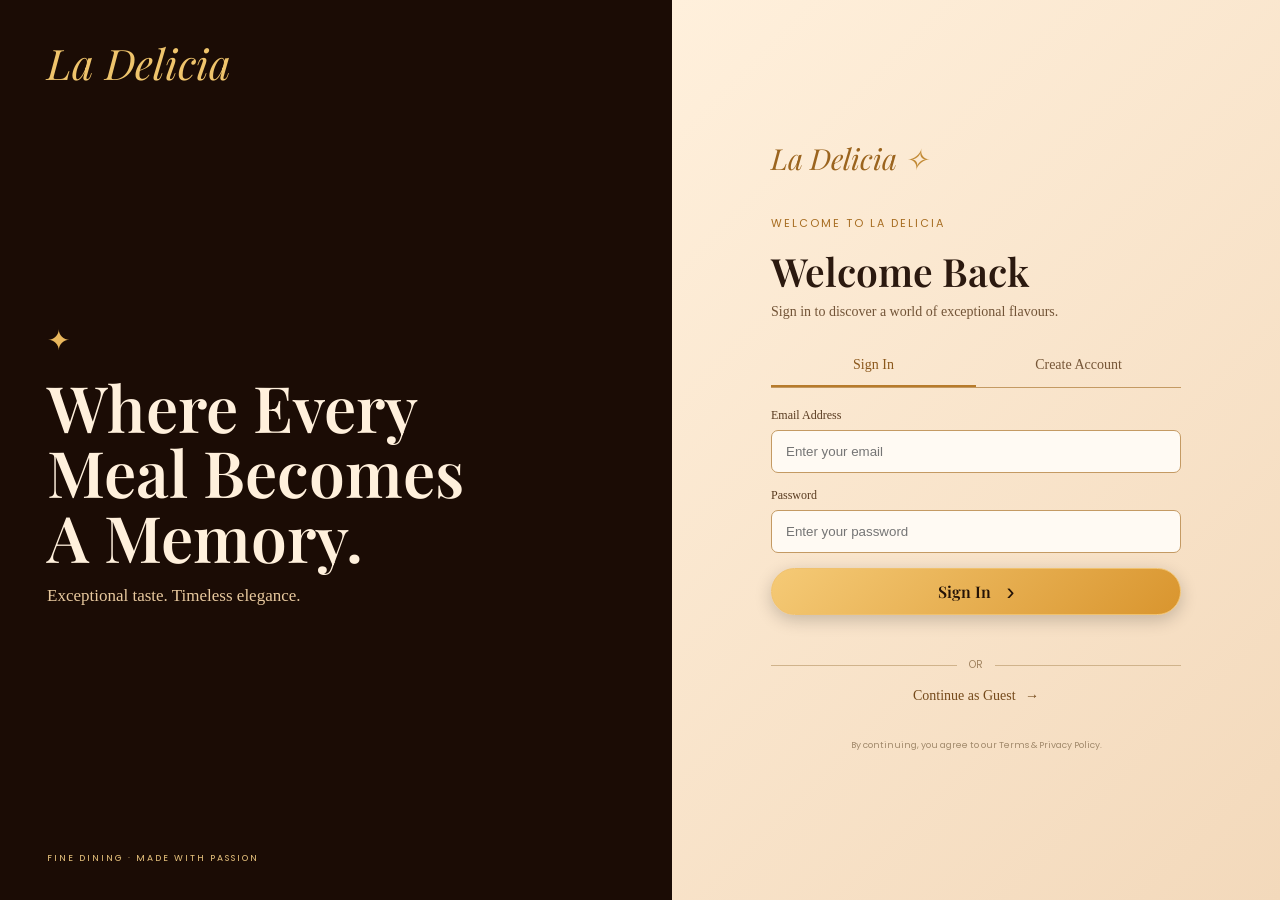
==== index.html @ a015b7a5 "Add files via upload" ====
<!DOCTYPE html>
<html lang="en">

<head>
  <meta charset="UTF-8">
  <meta name="viewport" content="width=device-width, initial-scale=1.0">
  <title>Welcome | La Delicia</title>
  <link rel="preconnect" href="https://fonts.googleapis.com">
  <link rel="preconnect" href="https://fonts.gstatic.com" crossorigin>
  <link
    href="https://fonts.googleapis.com/css2?family=Playfair+Display:wght@400;500;600;700&family=Poppins:wght@300;400;500;600&display=swap"
    rel="stylesheet">
  <link rel="stylesheet" href="style.css">
</head>

<body class="login-page">
  <!-- Login Page Layout -->
  <div class="login-shell">
    <!-- Login Visual Panel -->
    <div class="login-visual">
      <div class="login-logo">La Delicia</div>
      <div class="login-quote"><span>✦</span>
        <h1>Where Every<br>Meal Becomes<br>A Memory.</h1>
        <p>Exceptional taste. Timeless elegance.</p>
      </div>
      <small class="login-bottom">FINE DINING · MADE WITH PASSION</small>
    </div>
    <!-- Login Form Panel -->
    <div class="login-panel">
      <div class="login-panel-inner">
        <div class="login-mini-logo">La Delicia <span>✧</span></div>
        <p class="eyebrow">WELCOME TO LA DELICIA</p>
        <h2 id="authTitle">Welcome Back</h2>
        <p class="login-desc" id="authDesc">Sign in to discover a world of exceptional flavours.</p>
        <div class="auth-tabs"><button class="active" data-auth="login">Sign In</button><button
            data-auth="signup">Create Account</button></div>
        <!-- Sign In and Sign Up Form -->
        <form id="authForm">
          <label class="auth-name hidden-field">Full Name<input name="name" placeholder="Enter your name"></label>
          <label>Email Address<input type="email" name="email" placeholder="Enter your email" required></label>
          <label>Password<input type="password" name="password" placeholder="Enter your password" minlength="4"
              required></label>
          <button class="gold-button full-button" type="submit"><span id="authButtonText">Sign
              In</span><b>›</b></button>
        </form>
        <p class="auth-feedback" id="authFeedback" aria-live="polite"></p>
        <div class="login-divider"><span>OR</span></div>
        <a href="home.html" class="guest-link">Continue as Guest <span>→</span></a>
        <p class="login-terms">By continuing, you agree to our Terms & Privacy Policy.</p>
      </div>
    </div>
  </div>
  <script src="script.js"></script>
</body>

</html>
---- style.css ----
/* GLOBAL RESET AND THEME VARIABLES */
* {
  box-sizing: border-box
}

:root {
  --dark: #211108;
  --brown: #321b0e;
  --gold: #d9a441;
  --cream: #fff0dc;
  --paper: #f8e5cc;
  --ink: #2b190f
}

/* BASE PAGE STYLES */
html {
  scroll-behavior: smooth;
  scroll-padding-top: 85px
}

body {
  margin: 0;
  background: var(--dark);
  color: #fff0dc;
  font-family: Poppins, sans-serif
}

a {
  transition: .25s
}

button {
  font-family: inherit
}

/* HEADER AND NAVIGATION */
.site-header {
  position: sticky;
  top: 0;
  z-index: 30;
  background: rgba(27, 12, 5, .97);
  border-bottom: 1px solid #d9a44155;
  backdrop-filter: blur(12px);
  box-shadow: 0 5px 22px #0003
}

.nav-wrap {
  max-width: 1280px;
  margin: auto;
  padding: 13px 28px;
  display: flex;
  align-items: center;
  justify-content: space-between;
  gap: 25px
}

.brand {
  text-decoration: none;
  color: #efc46c;
  display: flex;
  flex-direction: column;
  line-height: 1
}

.brand-name,
.footer-brand {
  font: italic 32px 'Playfair Display', serif;
  letter-spacing: -1px
}

.brand small {
  font: 11px Georgia, serif;
  color: #fff;
  margin-top: 5px
}

.nav-links {
  display: flex;
  align-items: center;
  gap: 22px
}

.nav-links>a {
  font: 14px Georgia, serif;
  color: #fff;
  text-decoration: none;
  position: relative
}

.nav-links>a:hover,
.nav-links>a.active {
  color: #edbd62
}

.nav-links>a:not(.profile-link):after {
  content: "";
  position: absolute;
  left: 0;
  bottom: -8px;
  height: 2px;
  width: 0;
  background: var(--gold);
  transition: .25s
}

.nav-links>a:hover:after,
.nav-links>a.active:after {
  width: 100%
}

.profile-link {
  border: 1px solid var(--gold);
  border-radius: 8px;
  padding: 9px 13px;
  color: #f2c66d !important
}

.cart-link span {
  display: inline-grid;
  place-items: center;
  background: #d9a441;
  color: #211108;
  width: 18px;
  height: 18px;
  border-radius: 50%;
  font: 11px Poppins, sans-serif;
  margin-left: 3px
}

.mobile-toggle {
  display: none;
  background: none;
  border: 1px solid #d9a441;
  color: #efc46c;
  border-radius: 6px;
  padding: 7px 10px;
  font-size: 20px
}

/* HOME PAGE HERO */
.hero {
  min-height: 590px;
  position: relative;
  display: flex;
  align-items: center;
  background: url('https://images.unsplash.com/photo-1559339352-11d035aa65de?auto=format&fit=crop&w=2200&q=90') center 52%/cover
}

.hero-shade {
  position: absolute;
  inset: 0;
  background: linear-gradient(90deg, #1a0b04f2 0%, #1a0b04c9 35%, #1a0b0430 78%), linear-gradient(0deg, #1b0c0470, transparent 45%)
}

.hero-inner {
  position: relative;
  max-width: 1200px;
  width: 100%;
  margin: auto;
  padding: 75px 30px
}

.eyebrow {
  font-size: 11px;
  letter-spacing: 2px;
  color: #e8b75e;
  margin: 0 0 13px;
  text-transform: uppercase
}

.hero .eyebrow {
  font: italic 17px Georgia, serif;
  letter-spacing: .5px
}

.hero h1,
.page-banner h1 {
  font: 600 clamp(44px, 6vw, 68px)/.99 'Playfair Display', serif;
  margin: 0;
  color: #fff1e3;
  text-shadow: 0 2px 15px #160902
}

.hero-inner>p:not(.eyebrow) {
  max-width: 390px;
  font: 16px/1.5 Georgia, serif;
  color: #f7e9d8;
  margin: 8px 0 22px
}

.gold-rule {
  width: 245px;
  color: #e8b75e;
  display: flex;
  align-items: center;
  gap: 10px;
  margin: 15px 0
}

.gold-rule:before,
.gold-rule:after {
  content: "";
  height: 1px;
  background: #d9a441;
  flex: 1
}

.gold-button {
  display: inline-flex;
  justify-content: center;
  align-items: center;
  gap: 16px;
  border: 1px solid #f0c16d;
  border-radius: 30px;
  padding: 12px 23px;
  background: linear-gradient(135deg, #f5ca76, #d9952e);
  color: #241307;
  text-decoration: none;
  font: 600 16px 'Playfair Display', serif;
  cursor: pointer;
  box-shadow: 0 5px 17px #0003;
  transition: transform .25s, filter .25s, box-shadow .25s
}

.gold-button:hover {
  transform: translateY(-3px);
  filter: brightness(1.08);
  box-shadow: 0 10px 24px #0004
}

.gold-button b {
  font: 24px Arial;
  line-height: 15px
}

.hero-seal {
  position: absolute;
  right: 8%;
  top: 55px;
  width: 105px;
  height: 105px;
  border: 1px solid var(--gold);
  outline: 1px dashed var(--gold);
  outline-offset: 5px;
  border-radius: 50%;
  display: flex;
  align-items: center;
  justify-content: center;
  flex-direction: column;
  color: #f3c66c;
  background: #21110899
}

.hero-seal b {
  font: 14px 'Playfair Display', serif
}

.hero-seal small {
  font-size: 10px;
  letter-spacing: 2px
}

/* HOME PAGE FEATURE STRIP */
.quick-features {
  position: relative;
  z-index: 2;
  max-width: 1160px;
  margin: -35px auto 0;
  padding: 17px 10px;
  background: linear-gradient(120deg, #211108, #482713);
  border: 1px solid var(--gold);
  border-radius: 18px;
  display: grid;
  grid-template-columns: repeat(4, 1fr);
  box-shadow: 0 10px 30px #0005
}

.quick-features div {
  display: flex;
  align-items: center;
  flex-direction: column;
  text-align: center
}

.quick-features div+div {
  border-left: 1px solid #bd914c66
}

.quick-features span {
  font-size: 24px;
  color: #edbd62
}

.quick-features b {
  font: 15px 'Playfair Display', serif
}

.quick-features small {
  font: 11px Georgia, serif;
  color: #d8c0a4
}

/* HOME PAGE CONTENT SECTIONS */
.cream-section {
  background: linear-gradient(130deg, #fff1df, #f4d8b9);
  color: var(--ink)
}

.home-feature {
  display: grid;
  grid-template-columns: 1.1fr .8fr;
  gap: 35px;
  align-items: center;
  padding: 75px max(calc((100% - 1160px)/2), 30px) 60px
}

.feature-image {
  height: 340px;
  border-radius: 22px;
  overflow: hidden;
  border: 1px solid #bd914c;
  box-shadow: 0 12px 25px #4b2a1722
}

.feature-image img {
  width: 100%;
  height: 100%;
  object-fit: cover;
  transition: transform .7s
}

.feature-image:hover img {
  transform: scale(1.05)
}

.feature-copy h2,
.about-story h2,
.contact-info h2 {
  font: 600 clamp(37px, 4.4vw, 54px)/1.02 'Playfair Display', serif;
  margin: 0
}

.eyebrow.dark {
  color: #a56b20
}

.feature-copy>p:not(.eyebrow) {
  font: 15px/1.55 Georgia, serif;
  max-width: 390px;
  color: #533a25
}

/* SECTION TITLES AND DECORATIVE DETAILS */
.section-title {
  display: flex;
  align-items: center;
  justify-content: center;
  gap: 22px
}

.section-title span {
  height: 1px;
  max-width: 240px;
  flex: 1;
  background: #b98b4c
}

.section-title h2 {
  font: 600 clamp(28px, 3.5vw, 42px) 'Playfair Display', serif;
  margin: 0;
  white-space: nowrap
}

.ornament {
  text-align: center;
  color: #b98b4c;
  margin: 5px 0 25px
}

.home-menu {
  padding: 10px 30px 65px;
  text-align: center
}

/* POPULAR DISH CARDS */
.dish-grid {
  max-width: 1160px;
  margin: 0 auto 27px;
  display: grid;
  grid-template-columns: repeat(4, 1fr);
  gap: 18px;
  text-align: left
}

.dish-card {
  background: #321b0e;
  color: #fff0dc;
  border: 1px solid #c18d42;
  border-radius: 15px;
  overflow: hidden;
  box-shadow: 0 7px 18px #4527152a;
  transition: .3s
}

.dish-card:hover {
  transform: translateY(-7px);
  box-shadow: 0 14px 25px #45271545
}

.dish-card img {
  width: 100%;
  height: 160px;
  object-fit: cover;
  display: block
}

.dish-card div {
  padding: 12px
}

.dish-card h3 {
  font: 17px 'Playfair Display', serif;
  margin: 0 0 5px
}

.dish-card p {
  font: 12px/1.4 Georgia, serif;
  min-height: 33px;
  margin: 0 0 8px;
  color: #f2dfc8
}

.dish-card b {
  color: #edbd62;
  font: 17px 'Playfair Display', serif
}

.text-link {
  display: inline-block;
  color: #784b18;
  font: 600 14px Georgia, serif;
  text-decoration: none;
  border-bottom: 1px solid #b98b4c;
  padding-bottom: 5px
}

.text-link:hover {
  color: #b47721
}

/* HOME PAGE RESERVATION BANNER */
.home-reserve {
  text-align: center;
  padding: 65px 20px;
  background: linear-gradient(#211108dc, #211108ed), url('https://images.unsplash.com/photo-1414235077428-338989a2e8c0?auto=format&fit=crop&w=1500&q=85') center/cover
}

.home-reserve h2 {
  font: 42px 'Playfair Display', serif;
  margin: 0 0 10px
}

.home-reserve>p:not(.eyebrow) {
  font: 15px Georgia, serif;
  color: #e9d5bd;
  margin: 0 auto 22px
}

/* SHARED FOOTER AND FLOATING CONTACT BUTTON */
.footer {
  text-align: center;
  background: #160a04;
  padding: 30px 20px 22px;
  color: #cdb99f
}

.footer-brand {
  color: #e8b95e;
  text-decoration: none
}

.footer p {
  font: 13px Georgia, serif;
  color: #e6c79b;
  margin: 4px 0 16px
}

.footer-links {
  display: flex;
  justify-content: center;
  gap: 22px;
  flex-wrap: wrap;
  margin: 15px 0
}

.footer-links a {
  font: 12px Georgia, serif;
  color: #e8d4b7;
  text-decoration: none
}

.footer-links a:hover {
  color: #e8b95e
}

.footer small {
  font-size: 10px;
  color: #927b62
}

.floating-whatsapp {
  position: fixed;
  right: 20px;
  bottom: 20px;
  z-index: 20;
  width: 47px;
  height: 47px;
  border: 1px solid #f2c66d;
  border-radius: 50%;
  display: grid;
  place-items: center;
  background: linear-gradient(135deg, #f5ca76, #d9952e);
  color: #241307;
  text-decoration: none;
  font-size: 24px;
  box-shadow: 0 7px 20px #0005
}

/* INNER PAGE BANNERS */
.page-banner {
  min-height: 270px;
  display: flex;
  align-items: center;
  justify-content: center;
  text-align: center;
  padding: 45px 20px;
  background-position: center;
  background-size: cover;
  position: relative
}

.page-banner:before {
  content: "";
  position: absolute;
  inset: 0;
  background: #1a0b04b8
}

.page-banner>div {
  position: relative
}

.page-banner h1 {
  font-size: clamp(42px, 6vw, 62px)
}

.page-banner p:not(.eyebrow) {
  font: 15px Georgia, serif;
  color: #f2dfc8
}

.menu-banner {
  background-image: url('https://images.unsplash.com/photo-1498833875557-2f6e8f0c5c0a?auto=format&fit=crop&w=1800&q=85')
}

.reserve-banner {
  background-image: url('https://images.unsplash.com/photo-1517248135467-4c7edcad34c4?auto=format&fit=crop&w=1800&q=85')
}

.about-banner {
  background-image: url('https://images.unsplash.com/photo-1414235077428-338989a2e8c0?auto=format&fit=crop&w=1800&q=85')
}

.gallery-banner {
  background-image: url('https://images.unsplash.com/photo-1559339352-11d035aa65de?auto=format&fit=crop&w=1800&q=85')
}

.contact-banner {
  background-image: url('https://images.unsplash.com/photo-1517248135467-4c7edcad34c4?auto=format&fit=crop&w=1800&q=85')
}

.cart-banner {
  background-image: url('https://images.unsplash.com/photo-1498833875557-2f6e8f0c5c0a?auto=format&fit=crop&w=1800&q=85')
}

.profile-banner {
  background-image: url('https://images.unsplash.com/photo-1414235077428-338989a2e8c0?auto=format&fit=crop&w=1800&q=85')
}

/* MENU PAGE AND PRODUCT CARDS */
.menu-page-section {
  padding: 45px max(calc((100% - 1200px)/2), 25px) 65px
}

.menu-toolbar {
  display: flex;
  align-items: center;
  justify-content: space-between;
  gap: 18px;
  margin: 0 0 25px
}

.menu-filters {
  display: flex;
  gap: 8px;
  flex-wrap: wrap
}

.filter-btn {
  background: #321b0e;
  color: #f8e6d0;
  border: 1px solid #a97938;
  border-radius: 25px;
  padding: 8px 15px;
  font: 13px Georgia, serif;
  cursor: pointer;
  transition: .2s
}

.filter-btn:hover,
.filter-btn.active {
  background: linear-gradient(135deg, #f1c36e, #c8892f);
  color: #241207;
  transform: translateY(-2px)
}

.menu-search {
  max-width: 220px;
  width: 100%;
  padding: 10px 13px;
  border: 1px solid #b98b4c;
  border-radius: 25px;
  background: #fff8ed;
  color: #2b190f;
  outline: none
}

.products-grid {
  display: grid;
  grid-template-columns: repeat(4, 1fr);
  gap: 20px
}

.menu-product {
  background: #321b0e;
  color: #fff0dc;
  border: 1px solid #bd914c;
  border-radius: 16px;
  overflow: hidden;
  box-shadow: 0 6px 17px #45271524;
  transition: .3s
}

.menu-product:hover {
  transform: translateY(-6px);
  box-shadow: 0 13px 25px #45271540
}

.menu-product.hidden {
  display: none
}

.product-photo {
  aspect-ratio: 4/3;
  width: 100%;
  height: auto;
  position: relative;
  overflow: hidden;
  display: flex;
  align-items: center;
  justify-content: center;
  background: #321b0e
}

.product-photo img {
  display: block;
  width: 100%;
  height: 100%;
  object-fit: cover;
  object-position: center;
  padding: 0;
  box-sizing: border-box;
  transition: transform .6s
}

.menu-product:hover img {
  transform: scale(1.08)
}

.heart-btn {
  position: absolute;
  right: 10px;
  top: 10px;
  width: 31px;
  height: 31px;
  border: 1px solid #e8bd68;
  border-radius: 50%;
  background: #241208bb;
  color: #ffdda0;
  font-size: 20px;
  cursor: pointer
}

.heart-btn.liked {
  background: #e2a744;
  color: #241307
}

.product-info {
  padding: 13px
}

.product-info h3 {
  font: 17px 'Playfair Display', serif;
  margin: 0 0 6px
}

.product-info p {
  font: 12px/1.4 Georgia, serif;
  color: #ead8c1;
  min-height: 34px;
  margin: 0
}

.product-bottom {
  display: flex;
  align-items: center;
  justify-content: space-between;
  margin-top: 13px
}

.product-bottom>b {
  font: 18px 'Playfair Display', serif;
  color: #efc16c
}

.add-cart {
  border: 1px solid #dba74f;
  border-radius: 20px;
  background: transparent;
  color: #f3c66d;
  padding: 7px 12px;
  font-size: 11px;
  cursor: pointer;
  transition: .2s
}

.add-cart:hover {
  background: #dba74f;
  color: #241307
}

.menu-note {
  text-align: center;
  font: 12px Georgia, serif;
  color: #765637;
  margin-top: 25px
}

.reservation-page,
.contact-page,
/* PROFILE AND RESERVATION PAGE LAYOUTS */
.profile-page {
  padding: 55px max(calc((100% - 1120px)/2), 25px);
  display: grid;
  grid-template-columns: 1fr 1fr;
  gap: 35px;
  align-items: center
}

.reservation-photo-card {
  height: 590px;
  position: relative;
  border-radius: 18px;
  overflow: hidden;
  box-shadow: 0 12px 25px #45271535
}

.reservation-photo-card img {
  width: 100%;
  height: 100%;
  object-fit: cover
}

.reservation-photo-card:after {
  content: "";
  position: absolute;
  inset: 40% 0 0;
  background: linear-gradient(transparent, #211108c9)
}

.reservation-photo-card>div {
  position: absolute;
  z-index: 1;
  left: 30px;
  bottom: 30px;
  color: #fff0dc
}

.reservation-photo-card span {
  color: #e9b75d;
  font-size: 23px
}

.reservation-photo-card h2 {
  font: 40px/1.05 'Playfair Display', serif;
  margin: 7px 0
}

.reservation-form-card,
.contact-form-card {
  background: #321b0e;
  color: #fff0dc;
  border: 1px solid #c39248;
  border-radius: 18px;
  padding: 30px;
  box-shadow: 0 12px 25px #45271530
}

.reservation-form-card h2,
.contact-form-card h2 {
  font: 34px 'Playfair Display', serif;
  margin: 0 0 8px
}

.reservation-form-card>p:not(.eyebrow) {
  font: 13px Georgia, serif;
  color: #e5d0b6;
  margin: 0 0 20px
}

.styled-form {
  display: grid;
  gap: 14px
}

.styled-form label {
  display: grid;
  gap: 6px;
  font: 12px Georgia, serif;
  color: #f1d7ad
}

.styled-form input,
.styled-form select,
.styled-form textarea {
  width: 100%;
  padding: 11px 12px;
  border: 1px solid #ad8043;
  border-radius: 7px;
  background: #fff0dc;
  color: #2b190f;
  font: 12px Poppins, sans-serif;
  outline: none
}

.styled-form input:focus,
.styled-form select:focus,
.styled-form textarea:focus {
  box-shadow: 0 0 0 3px #d9a44135
}

.styled-form textarea {
  resize: vertical
}

.two-fields {
  display: grid;
  grid-template-columns: 1fr 1fr;
  gap: 12px
}

.full-button {
  width: 100%
}

.form-feedback {
  color: #f2c66d;
  font-size: 11px;
  min-height: 14px
}

/* ABOUT PAGE */
.about-page {
  padding: 65px max(calc((100% - 1120px)/2), 25px)
}

.about-story {
  display: grid;
  grid-template-columns: 1fr 1fr;
  gap: 45px;
  align-items: center
}

.about-story>div>p:not(.eyebrow) {
  font: 15px/1.65 Georgia, serif;
  color: #543a25
}

.about-story>img {
  width: 100%;
  height: 410px;
  object-fit: cover;
  border-radius: 20px;
  box-shadow: 0 12px 25px #45271535
}

.values-grid {
  display: grid;
  grid-template-columns: repeat(3, 1fr);
  gap: 18px;
  margin-top: 55px
}

.values-grid>div {
  padding: 22px;
  background: #321b0e;
  color: #fff0dc;
  border: 1px solid #bd914c;
  border-radius: 14px
}

.values-grid span {
  color: #e8b75e;
  font: 25px 'Playfair Display', serif
}

.values-grid h3 {
  font: 19px 'Playfair Display', serif;
  margin: 9px 0
}

.values-grid p {
  font: 13px Georgia, serif;
  color: #e7d3ba;
  margin: 0
}

/* GALLERY PAGE */
.gallery-page {
  padding: 50px max(calc((100% - 1200px)/2), 25px) 70px
}

.gallery-grid {
  display: grid;
  grid-template-columns: repeat(3, 1fr);
  gap: 18px
}

.gallery-grid figure {
  margin: 0;
  position: relative;
  height: 260px;
  border-radius: 15px;
  overflow: hidden;
  border: 1px solid #bd914c;
  box-shadow: 0 8px 20px #4527152c
}

.gallery-grid img {
  width: 100%;
  height: 100%;
  object-fit: cover;
  transition: transform .6s
}

.gallery-grid figure:hover img {
  transform: scale(1.08)
}

.gallery-grid figcaption {
  position: absolute;
  bottom: 0;
  left: 0;
  right: 0;
  padding: 30px 15px 13px;
  background: linear-gradient(transparent, #211108d9);
  color: #fff0dc;
  font: 18px 'Playfair Display', serif
}

/* CONTACT PAGE */
.contact-page {
  align-items: start;
  padding-top: 65px;
  padding-bottom: 65px
}

.contact-info h2 {
  font-size: 46px
}

.contact-info>p:not(.eyebrow) {
  font: 14px/1.5 Georgia, serif;
  color: #65482e;
  max-width: 360px;
  margin-bottom: 25px
}

.contact-info>a:not(.whatsapp-button) {
  display: flex;
  align-items: center;
  gap: 14px;
  text-decoration: none;
  color: #321b0e;
  margin: 19px 0
}

.contact-info>a>span {
  width: 42px;
  height: 42px;
  display: grid;
  place-items: center;
  border-radius: 50%;
  border: 1px solid #b98b4c;
  color: #a56b20;
  font-size: 20px
}

.contact-info a div {
  display: grid;
  gap: 3px
}

.contact-info a small {
  font-size: 9px;
  letter-spacing: 1.5px;
  color: #936126
}

.contact-info a b {
  font: 15px Georgia, serif
}

.whatsapp-button {
  display: inline-block;
  margin-top: 15px;
  padding: 11px 20px;
  border: 1px solid #a56b20;
  border-radius: 25px;
  text-decoration: none;
  color: #684214;
  font: 14px Georgia, serif
}

.whatsapp-button:hover {
  background: #321b0e;
  color: #f6d99d
}

/* SHOPPING CART PAGE */
.contact-form-card {
  padding: 27px
}

.contact-form-card h2 {
  margin-bottom: 20px
}

.cart-page {
  padding: 55px max(calc((100% - 1120px)/2), 25px)
}

.cart-container {
  display: grid;
  grid-template-columns: 1.5fr .8fr;
  gap: 25px
}

.cart-items {
  display: grid;
  gap: 12px
}

.cart-row {
  display: grid;
  grid-template-columns: 90px 1fr auto;
  align-items: center;
  gap: 15px;
  padding: 12px;
  background: #321b0e;
  color: #fff0dc;
  border: 1px solid #bd914c;
  border-radius: 12px
}

.cart-row img {
  width: 90px;
  height: 75px;
  object-fit: cover;
  border-radius: 8px
}

.cart-row h3 {
  font: 17px 'Playfair Display', serif;
  margin: 0 0 5px
}

.cart-row p {
  font: 12px Georgia, serif;
  color: #e7d3ba;
  margin: 0
}

.cart-row strong {
  color: #efc16c
}

.quantity-controls {
  display: flex;
  align-items: center;
  gap: 8px;
  margin-top: 7px
}

.quantity-controls button,
.remove-item {
  border: 1px solid #bd914c;
  background: transparent;
  color: #f0c36b;
  border-radius: 5px;
  cursor: pointer;
  padding: 3px 8px
}

.remove-item {
  font-size: 11px;
  margin-top: 7px
}

.cart-summary {
  align-self: start;
  padding: 25px;
  background: #321b0e;
  color: #fff0dc;
  border: 1px solid #bd914c;
  border-radius: 14px
}

.cart-summary h2 {
  font: 29px 'Playfair Display', serif;
  margin: 0 0 20px
}

.summary-line,
.summary-total {
  display: flex;
  justify-content: space-between;
  gap: 10px;
  padding: 12px 0;
  border-bottom: 1px solid #b98b4c55;
  font: 13px Georgia, serif
}

.summary-line b {
  font-size: 12px
}

.summary-total {
  font-size: 17px;
  color: #f2c66d;
  border: 0
}

.cart-summary small {
  display: block;
  color: #d7c0a4;
  font-size: 10px;
  line-height: 1.5;
  margin-top: 12px
}

.empty-cart {
  text-align: center;
  padding: 45px 20px;
  background: #321b0e;
  color: #fff0dc;
  border: 1px solid #bd914c;
  border-radius: 14px
}

.empty-cart h2 {
  font: 26px 'Playfair Display', serif
}

.empty-cart a {
  color: #f2c66d
}

/* PROFILE PAGE DETAILS */
.profile-page {
  grid-template-columns: .8fr 1.2fr
}

.profile-card,
.profile-benefits {
  padding: 35px;
  background: #321b0e;
  color: #fff0dc;
  border: 1px solid #bd914c;
  border-radius: 17px;
  text-align: center
}

.profile-avatar {
  width: 65px;
  height: 65px;
  display: grid;
  place-items: center;
  margin: 0 auto 14px;
  border: 1px solid #e8b75e;
  border-radius: 50%;
  font-size: 30px;
  color: #e8b75e
}

.profile-card h2,
.profile-benefits h2 {
  font: 29px 'Playfair Display', serif;
  margin: 0 0 10px
}

.profile-card p:not(.eyebrow),
.profile-benefits p {
  font: 13px/1.5 Georgia, serif;
  color: #e5d0b6
}

.profile-card .gold-button {
  margin-top: 15px
}

.profile-benefits {
  text-align: left;
  padding: 45px
}

/* LOGIN PAGE */
.login-page {
  min-height: 100vh;
  background: #1b0c05
}

.login-shell {
  min-height: 100vh;
  display: grid;
  grid-template-columns: 1.05fr .95fr
}

.login-visual {
  position: relative;
  min-height: 100vh;
  padding: 35px 7%;
  display: flex;
  flex-direction: column;
  background: linear-gradient(90deg, #1b0c05e8, #1b0c0550), url('https://images.unsplash.com/photo-1559339352-11d035aa65de?auto=format&fit=crop&w=1500&q=90') center/cover
}

.login-logo {
  font: italic 42px 'Playfair Display', serif;
  color: #efc46c
}

.login-location {
  font: 12px Georgia, serif;
  color: #fff;
  margin: 0
}

.login-quote {
  margin: auto 0;
  max-width: 500px
}

.login-quote>span {
  color: #e9b75d;
  font-size: 28px
}

.login-quote h1 {
  font: 600 clamp(43px, 5vw, 67px)/1.02 'Playfair Display', serif;
  color: #fff0dc;
  margin: 12px 0
}

.login-quote p {
  font: 17px Georgia, serif;
  color: #e8c99e
}

.login-bottom {
  font-size: 9px;
  letter-spacing: 2px;
  color: #e9c47e
}

.login-panel {
  display: grid;
  place-items: center;
  background: linear-gradient(135deg, #fff0dc, #f3d9bb);
  color: #2b190f;
  padding: 35px
}

.login-panel-inner {
  width: min(100%, 410px)
}

.login-mini-logo {
  font: italic 29px 'Playfair Display', serif;
  color: #9b641e;
  margin-bottom: 38px
}

.login-mini-logo span {
  color: #c28a35
}

.login-panel .eyebrow {
  color: #a66c20
}

.login-panel h2 {
  font: 600 39px 'Playfair Display', serif;
  margin: 0
}

.login-desc {
  font: 14px Georgia, serif;
  color: #725437;
  margin: 7px 0 25px
}

.auth-tabs {
  display: grid;
  grid-template-columns: 1fr 1fr;
  border-bottom: 1px solid #c49a63;
  margin-bottom: 20px
}

.auth-tabs button {
  border: 0;
  background: none;
  padding: 12px;
  color: #765637;
  font: 14px Georgia, serif;
  cursor: pointer;
  border-bottom: 2px solid transparent
}

.auth-tabs button.active {
  color: #8b581c;
  border-color: #b77b2b
}

.login-panel form {
  display: grid;
  gap: 15px
}

.login-panel label {
  display: grid;
  gap: 7px;
  font: 12px Georgia, serif;
  color: #593b20
}

.login-panel input {
  padding: 13px 14px;
  border: 1px solid #c49a63;
  border-radius: 7px;
  background: #fffaf3;
  color: #2b190f;
  outline: none
}

.login-panel input:focus {
  box-shadow: 0 0 0 3px #d9a44135
}

.hidden-field {
  display: none !important
}

.full-button {
  width: 100%
}

.auth-feedback {
  font-size: 11px;
  min-height: 16px;
  color: #8c571c
}

.login-divider {
  display: flex;
  align-items: center;
  gap: 12px;
  color: #a18461;
  font-size: 10px;
  margin: 15px 0
}

.login-divider:before,
.login-divider:after {
  content: "";
  height: 1px;
  background: #d0b38b;
  flex: 1
}

.guest-link {
  display: block;
  text-align: center;
  color: #754a1b;
  font: 14px Georgia, serif;
  text-decoration: none
}

.guest-link span {
  margin-left: 6px
}

.login-terms {
  text-align: center;
  font-size: 9px;
  color: #a28a6c;
  margin-top: 35px
}

/* RESPONSIVE HEADER AND NAVIGATION */
@media(max-width:950px) {
  .nav-links {
    gap: 12px
  }

  .nav-links>a {
    font-size: 12px
  }

  .products-grid {
    grid-template-columns: repeat(3, 1fr)
  }

  .dish-grid {
    grid-template-columns: repeat(2, 1fr)
  }
}

@media(max-width:700px) {
  .nav-wrap {
    padding: 12px 17px
  }

  .brand-name {
    font-size: 27px
  }

  .mobile-toggle {
    display: block
  }

  .nav-links {
    display: none;
    position: absolute;
    top: 100%;
    left: 0;
    right: 0;
    background: #211108;
    flex-direction: column;
    align-items: stretch;
    padding: 12px 22px 20px;
    border-top: 1px solid #d9a44155
  }

  .nav-links.open {
    display: flex
  }

  .nav-links>a {
    padding: 11px 3px;
    font-size: 15px
  }

  .nav-links>a:after {
    display: none
  }

  .profile-link {
    text-align: center;
    margin-top: 7px
  }

  /* RESPONSIVE HOME PAGE */
  .hero {
    min-height: 590px;
    background-position: 60% center
  }

  .hero-inner {
    padding: 65px 22px
  }

  .hero h1 {
    font-size: 48px
  }

  .hero-seal {
    width: 77px;
    height: 77px;
    right: 22px;
    top: 22px
  }

  .hero-seal b {
    font-size: 10px
  }

  .quick-features {
    margin: -28px 12px 0;
    padding: 12px 4px;
    grid-template-columns: repeat(4, 1fr)
  }

  .quick-features span {
    font-size: 18px
  }

  .quick-features b {
    font-size: 10px
  }

  .quick-features small {
    font-size: 8px
  }

  .home-feature {
    grid-template-columns: 1fr;
    padding: 55px 20px 40px;
    gap: 22px
  }

  .feature-image {
    height: 240px
  }

  .feature-copy h2 {
    font-size: 41px
  }

  .home-menu {
    padding: 10px 18px 45px
  }

  .dish-grid {
    gap: 12px
  }

  .dish-card img {
    height: 125px
  }

  .dish-card h3 {
    font-size: 14px
  }

  .dish-card p {
    font-size: 11px
  }

  .home-reserve h2 {
    font-size: 32px
  }

  /* RESPONSIVE INNER PAGES AND MENU */
  .page-banner {
    min-height: 220px
  }

  .menu-page-section,
  .gallery-page,
  .about-page {
    padding: 38px 17px 45px
  }

  .menu-toolbar {
    align-items: stretch;
    flex-direction: column
  }

  .menu-search {
    max-width: none
  }

  .menu-filters {
    gap: 6px
  }

  .filter-btn {
    padding: 7px 11px;
    font-size: 11px
  }

  .products-grid {
    grid-template-columns: repeat(2, 1fr);
    gap: 12px
  }

  .product-photo {
    height: auto;
    aspect-ratio: 4/3
  }

  .product-info {
    padding: 9px
  }

  .product-info h3 {
    font-size: 14px
  }

  .product-info p {
    font-size: 10px;
    min-height: 42px
  }

  .product-bottom>b {
    font-size: 15px
  }

  .add-cart {
    font-size: 10px;
    padding: 6px 8px
  }

  .reservation-page,
  .contact-page,
  /* RESPONSIVE FORMS, ABOUT, GALLERY, AND CART */
  .profile-page {
    grid-template-columns: 1fr;
    padding: 35px 16px;
    gap: 20px
  }

  .reservation-photo-card {
    height: 240px
  }

  .reservation-photo-card h2 {
    font-size: 29px
  }

  .reservation-form-card,
  .contact-form-card {
    padding: 22px 17px
  }

  .reservation-form-card h2,
  .contact-form-card h2 {
    font-size: 29px
  }

  .two-fields {
    gap: 8px
  }

  .about-page {
    padding: 45px 18px
  }

  .about-story {
    grid-template-columns: 1fr;
    gap: 24px
  }

  .about-story>img {
    height: 260px
  }

  .about-story h2 {
    font-size: 39px
  }

  .values-grid {
    grid-template-columns: 1fr;
    margin-top: 30px;
    gap: 11px
  }

  .values-grid>div {
    padding: 17px
  }

  .gallery-grid {
    grid-template-columns: repeat(2, 1fr);
    gap: 11px
  }

  .gallery-grid figure {
    height: 180px
  }

  .gallery-grid figcaption {
    font-size: 14px;
    padding: 25px 10px 10px
  }

  .contact-info h2 {
    font-size: 39px
  }

  .cart-page {
    padding: 30px 14px
  }

  .cart-container {
    grid-template-columns: 1fr
  }

  .cart-row {
    grid-template-columns: 65px 1fr auto;
    gap: 9px;
    padding: 9px
  }

  .cart-row img {
    width: 65px;
    height: 65px
  }

  .cart-row h3 {
    font-size: 14px
  }

  .cart-row p {
    font-size: 10px
  }

  .cart-summary {
    padding: 20px
  }

  .profile-benefits {
    text-align: center;
    padding: 28px 20px
  }

  /* RESPONSIVE LOGIN PAGE AND FOOTER */
  .login-shell {
    grid-template-columns: 1fr
  }

  .login-visual {
    min-height: 270px;
    padding: 22px 25px
  }

  .login-logo {
    font-size: 32px
  }

  .login-quote {
    margin: 35px 0 20px
  }

  .login-quote h1 {
    font-size: 37px
  }

  .login-quote p {
    font-size: 13px
  }

  .login-bottom {
    font-size: 8px
  }

  .login-panel {
    padding: 35px 24px
  }

  .login-mini-logo {
    margin-bottom: 25px
  }

  .login-panel h2 {
    font-size: 34px
  }

  .login-terms {
    margin-top: 25px
  }

  .footer-links {
    gap: 12px
  }

  .footer-links a {
    font-size: 11px
  }
}

/* SMALL-SCREEN ADJUSTMENTS */
@media(max-width:390px) {
  .products-grid {
    gap: 8px
  }

  .product-photo {
    height: 100px
  }

  .product-info h3 {
    font-size: 12px
  }

  .product-info p {
    font-size: 9px
  }

  .add-cart {
    font-size: 9px
  }

  .two-fields {
    grid-template-columns: 1fr
  }

  .quick-features b {
    font-size: 9px
  }
}

/* ACCESSIBILITY: REDUCED MOTION */
@media(prefers-reduced-motion:reduce) {

  *,
  *::before,
  *::after {
    scroll-behavior: auto !important;
    transition: none !important
  }
}


/* Spacing refinement */
/* FINAL SECTION SPACING AND TYPOGRAPHY ADJUSTMENTS */
.section-title {
  gap: clamp(12px, 2vw, 24px);
  padding: 0 8px
}

.section-title h2 {
  line-height: 1.15;
  text-align: center
}

.ornament {
  margin: 10px 0 30px;
  line-height: 1
}

.home-feature {
  gap: clamp(24px, 4vw, 48px);
  padding-top: 68px;
  padding-bottom: 54px
}

.feature-copy {
  padding: 8px 0
}

.feature-copy h2 {
  margin-bottom: 15px
}

.feature-copy>p:not(.eyebrow) {
  margin: 14px 0 20px;
  line-height: 1.7
}

.home-menu {
  padding: 34px 30px 72px
}

.dish-grid {
  gap: 22px;
  margin-bottom: 32px
}

.dish-card div {
  padding: 15px 14px 16px
}

.dish-card h3 {
  line-height: 1.25;
  margin-bottom: 8px
}

.dish-card p {
  line-height: 1.55;
  min-height: 38px;
  margin-bottom: 12px
}

/* MENU AND GALLERY RESPONSIVE REFINEMENTS */
.menu-page-section {
  padding-top: 54px;
  padding-bottom: 76px
}

.menu-toolbar {
  margin: 26px 0 30px;
  gap: 22px
}

.menu-filters {
  gap: 10px
}

.products-grid {
  gap: 24px
}

.product-photo {
  height: 180px
}

.product-info {
  padding: 16px;
  display: flex;
  flex-direction: column;
  justify-content: space-between;
  min-height: 142px
}

.product-info h3 {
  line-height: 1.25;
  margin-bottom: 8px
}

.product-info p {
  line-height: 1.55;
  min-height: 38px
}

.product-bottom {
  margin-top: 17px;
  gap: 10px
}

.menu-note {
  margin-top: 34px;
  line-height: 1.6
}

.gallery-page {
  padding-top: 58px;
  padding-bottom: 78px
}

.gallery-grid {
  gap: 22px
}

.gallery-grid figure {
  height: 275px
}

.page-banner {
  padding-top: 55px;
  padding-bottom: 55px
}

.page-banner h1 {
  line-height: 1.1;
  margin: 5px 0 12px
}

.page-banner p:not(.eyebrow) {
  line-height: 1.6;
  margin: 0
}

.footer {
  padding-top: 38px;
  padding-bottom: 27px
}

.footer-links {
  gap: 25px;
  margin: 20px 0
}

.reservation-page,
.contact-page,
.profile-page {
  gap: 42px;
  padding-top: 62px;
  padding-bottom: 68px
}

.styled-form {
  gap: 17px
}

.styled-form label {
  gap: 8px
}

/* TABLET AND MOBILE PAGE LAYOUTS */
@media(max-width:950px) {
  .products-grid {
    gap: 18px
  }

  .product-photo {
    height: 155px
  }

  .product-info {
    min-height: 145px
  }

  .gallery-grid {
    gap: 16px
  }
}

@media(max-width:700px) {
  .home-feature {
    padding: 48px 20px 38px;
    gap: 22px
  }

  .home-menu {
    padding: 28px 16px 52px
  }

  .section-title {
    gap: 10px
  }

  .section-title h2 {
    font-size: clamp(23px, 6vw, 31px);
    white-space: normal
  }

  .section-title span {
    max-width: 48px
  }

  .ornament {
    margin: 8px 0 23px
  }

  .dish-grid {
    gap: 13px;
    margin-bottom: 25px
  }

  .dish-card div {
    padding: 11px 10px 13px
  }

  .menu-page-section {
    padding: 38px 16px 52px
  }

  .menu-toolbar {
    gap: 14px;
    margin: 20px 0 23px
  }

  .products-grid {
    gap: 13px
  }

  .product-photo {
    height: 132px
  }

  .product-info {
    padding: 11px;
    min-height: 139px
  }

  .product-info p {
    min-height: 42px
  }

  .product-bottom {
    margin-top: 12px;
    gap: 6px
  }

  .gallery-page {
    padding: 40px 16px 55px
  }

  .gallery-grid {
    gap: 12px
  }

  .gallery-grid figure {
    height: 175px
  }

  .page-banner {
    min-height: 210px;
    padding: 38px 18px
  }

  .reservation-page,
  .contact-page,
  .profile-page {
    gap: 22px;
    padding: 34px 16px 48px
  }

  .footer {
    padding: 30px 16px 22px
  }

  .footer-links {
    gap: 14px;
    margin: 16px 0
  }
}

/* VERY SMALL SCREEN PRODUCT GRID */
@media(max-width:390px) {
  .products-grid {
    gap: 9px
  }

  .product-info {
    padding: 9px;
    min-height: 145px
  }

  .product-bottom {
    align-items: flex-start;
    flex-direction: column
  }

  .add-cart {
    width: 100%
  }

  .dish-grid {
    gap: 9px
  }
}


/* Elegant interaction effects */
/* PAGE ANIMATION */
body {
  animation: pageFade .65s ease both
}

@keyframes pageFade {
  from {
    opacity: 0
  }

  to {
    opacity: 1
  }
}

.menu-product,
.dish-card,
.gallery-grid figure,
.values-grid>div,
.quick-features>div,
.feature-image,
.about-story>img,
.reservation-photo-card,
/* INTERACTION AND HOVER EFFECTS */
.contact-info {
  transition: transform .4s ease, box-shadow .4s ease, filter .4s ease
}

.menu-product:hover,
.dish-card:hover,
.gallery-grid figure:hover,
.values-grid>div:hover {
  transform: translateY(-7px);
  box-shadow: 0 16px 32px #1b0c0533
}

.product-photo img,
.dish-card img,
.gallery-grid img,
.feature-image img,
.about-story>img {
  transition: transform .7s cubic-bezier(.2, .7, .2, 1), filter .5s ease
}

.menu-product:hover .product-photo img,
.dish-card:hover img,
.gallery-grid figure:hover img {
  transform: scale(1.07);
  filter: saturate(1.08)
}

.gold-button,
.add-cart,
.filter-btn,
.heart-btn,
.mobile-toggle {
  transition: transform .25s ease, box-shadow .25s ease, background .25s ease, color .25s ease
}

.add-cart:hover,
.filter-btn:hover,
.heart-btn:hover {
  transform: translateY(-2px)
}

.gold-button {
  position: relative;
  overflow: hidden
}

.gold-button:after {
  content: "";
  position: absolute;
  top: -60%;
  left: -80%;
  width: 45%;
  height: 220%;
  background: #ffffff55;
  transform: rotate(25deg);
  transition: left .55s ease
}

.gold-button:hover:after {
  left: 140%
}

.nav-links>a {
  transition: color .25s ease, transform .25s ease
}

.nav-links>a:hover {
  transform: translateY(-2px)
}

.floating-whatsapp {
  transition: transform .3s ease, box-shadow .3s ease
}

.floating-whatsapp:hover {
  transform: translateY(-5px) scale(1.06);
  box-shadow: 0 10px 25px #0005
}

/* SCROLL REVEAL ANIMATION */
.reveal-on-scroll {
  opacity: 0;
  transform: translateY(24px);
  transition: opacity .7s ease, transform .7s cubic-bezier(.2, .7, .2, 1)
}

.reveal-on-scroll.is-visible {
  opacity: 1;
  transform: translateY(0)
}

/* ACCESSIBILITY: REDUCED MOTION OVERRIDE */
@media(prefers-reduced-motion:reduce) {
  body {
    animation: none
  }

  .reveal-on-scroll {
    opacity: 1;
    transform: none;
    transition: none
  }

  .menu-product,
  .dish-card,
  .gallery-grid figure,
  .values-grid>div,
  .product-photo img,
  .dish-card img,
  .gallery-grid img,
  /* BUTTON AND NAVIGATION POLISH */
  .gold-button:after {
    transition: none
  }
}


/* Hero action buttons spacing */
.hero-actions {
  display: flex;
  align-items: center;
  gap: 18px;
  flex-wrap: wrap;
  margin-top: 27px
}

.hero-actions .gold-button {
  margin: 0;
  min-width: 172px
}

/* ABOUT PAGE VISIT BUTTON */
.visit-button {
  display: inline-flex;
  align-items: center;
  justify-content: center;
  gap: 12px;
  min-width: 132px;
  padding: 12px 22px;
  border: 1px solid #e6b65f;
  border-radius: 30px;
  color: #f7dfb8;
  text-decoration: none;
  font: 600 15px 'Playfair Display', serif;
  background: #2111088c;
  transition: background .25s, transform .25s, color .25s
}

.visit-button:hover {
  background: #d9a441;
  color: #241307;
  transform: translateY(-3px)
}

.visit-button b {
  font: 20px Arial
}

@media(max-width:700px) {
  .hero-actions {
    gap: 12px;
    margin-top: 24px
  }

  .hero-actions .gold-button,
  .visit-button {
    min-width: 0;
    padding: 11px 17px;
    font-size: 14px
  }
}

/* About page Visit Us button spacing */
.about-story .gold-button {
  display: flex;
  width: max-content;
  align-items: center;
  gap: 16px;
  margin-top: 24px;
  padding: 13px 27px
}

.about-story .gold-button b {
  margin-left: 2px
}

/* Final menu image consistency */
/* MENU IMAGE SIZE AND DISPLAY */
.menu-page-section .product-photo {
  width: 100%;
  height: auto;
  aspect-ratio: 4/3;
  overflow: hidden;
  background: #321b0e;
}

.menu-page-section .product-photo img {
  display: block;
  width: 100%;
  height: 100%;
  object-fit: cover;
  object-position: center;
}

@media(max-width:950px) {
  .menu-page-section .product-photo {
    height: auto;
    aspect-ratio: 4/3;
  }
}

@media(max-width:700px) {
  .menu-page-section .product-photo {
    height: auto;
    aspect-ratio: 4/3;
  }
}

@media(max-width:390px) {
  .menu-page-section .product-photo {
    height: auto;
    aspect-ratio: 4/3;
  }
}
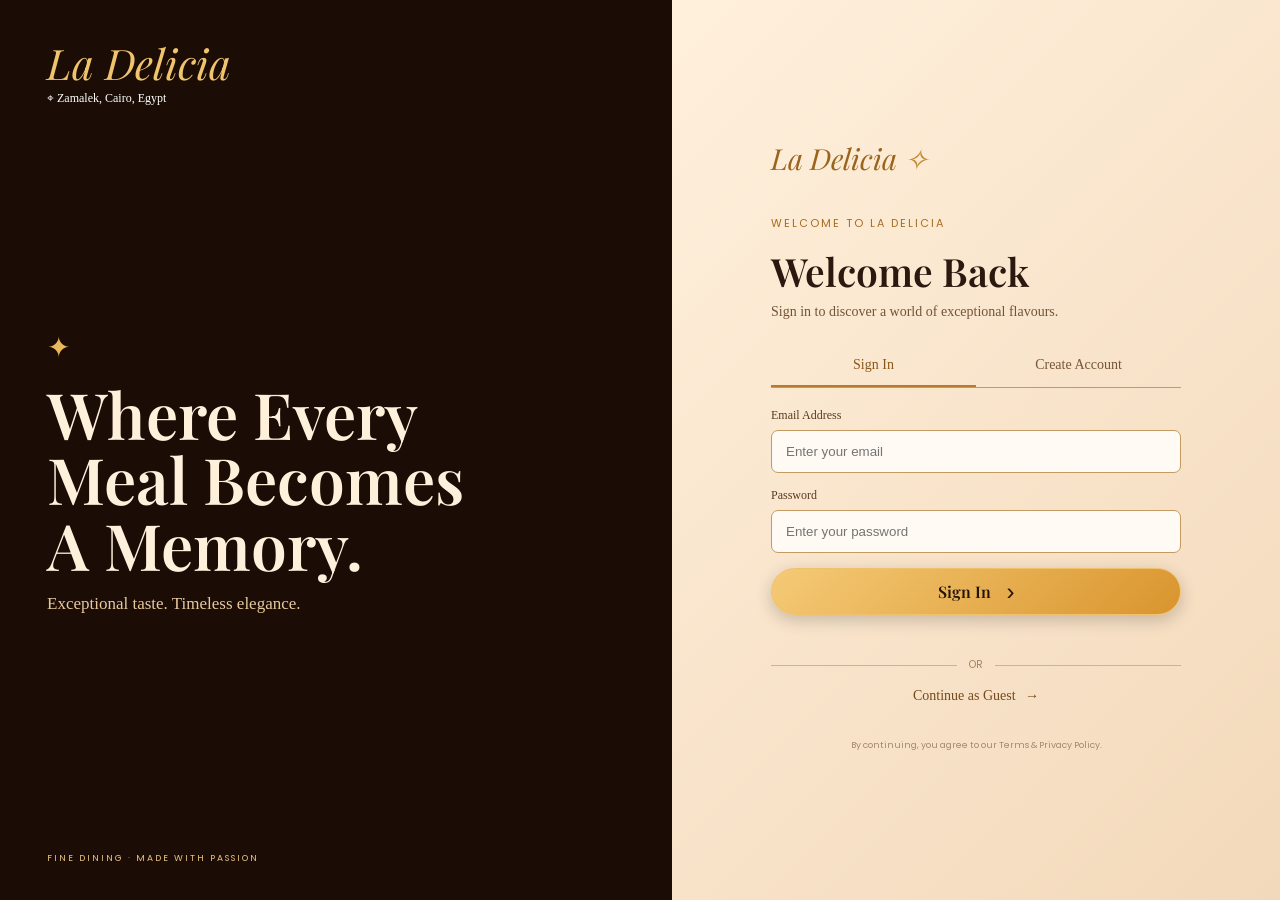
==== commit b4501ada: "Add files via upload" ====
--- a/index.html
+++ b/index.html
@@ -19,6 +19,7 @@
     <!-- Login Visual Panel -->
     <div class="login-visual">
       <div class="login-logo">La Delicia</div>
+      <p class="login-location">⌖ Zamalek, Cairo, Egypt</p>
       <div class="login-quote"><span>✦</span>
         <h1>Where Every<br>Meal Becomes<br>A Memory.</h1>
         <p>Exceptional taste. Timeless elegance.</p>
